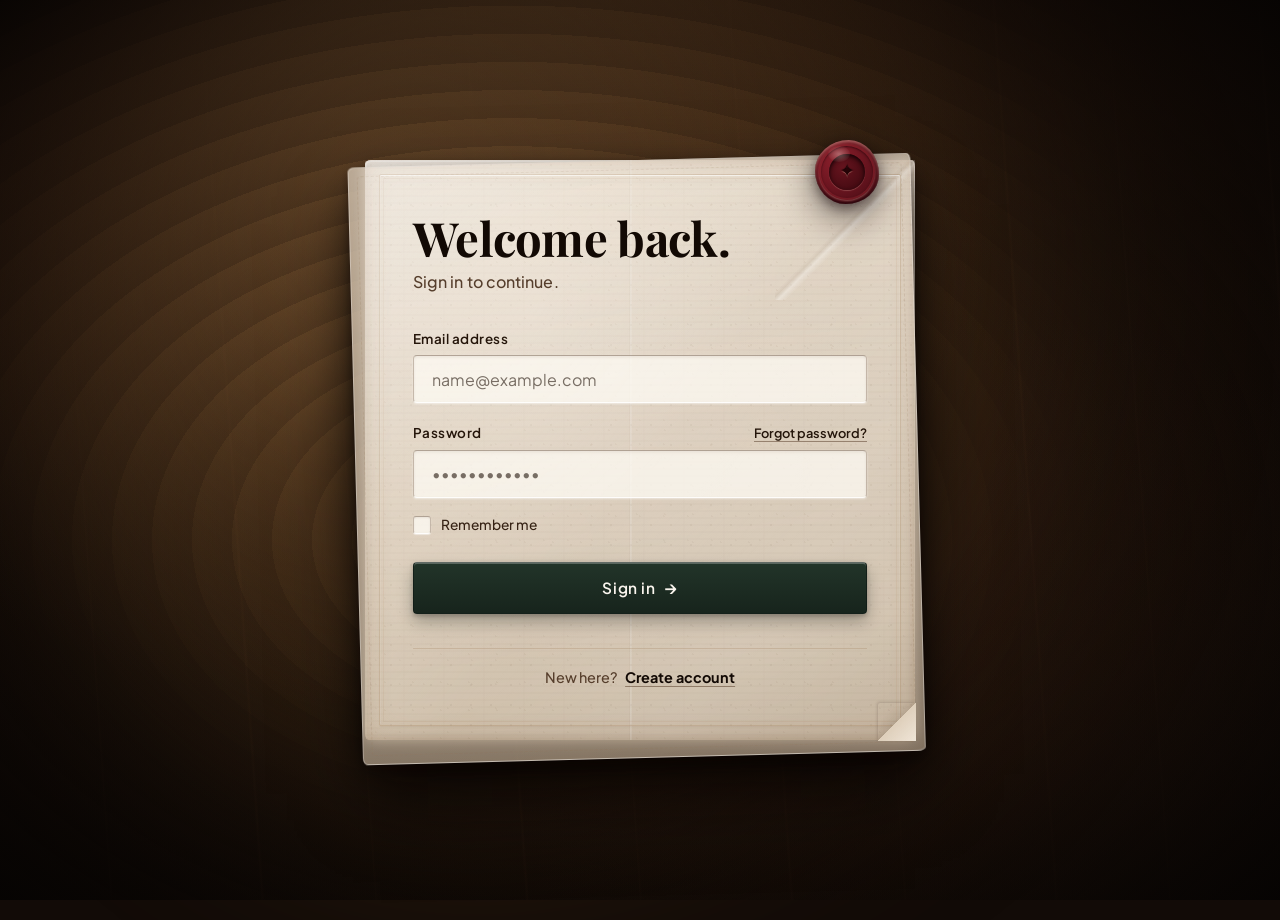
==== dashboard.html @ 206cb293 "feat: add protected dashboard with session management and logout" ====
<!DOCTYPE html>
<html lang="en">
<head>
  <meta charset="UTF-8">
  <meta name="viewport" content="width=device-width, initial-scale=1.0">
  <meta name="description" content="Dashboard — manage users and view account summary.">
  <title>Dashboard</title>
  <link rel="preconnect" href="https://fonts.googleapis.com">
  <link rel="preconnect" href="https://fonts.gstatic.com" crossorigin>
  <link href="https://fonts.googleapis.com/css2?family=Cormorant+Garamond:ital,wght@0,500;0,600;0,700;1,500;1,600&family=Playfair+Display:ital,wght@0,600;0,700;1,600&family=Plus+Jakarta+Sans:wght@400;500;600;700&display=swap" rel="stylesheet">
  <link rel="stylesheet" href="style.css">
</head>
<body>

  <!-- Session gate: redirect before any content if not authenticated -->
  <script>
    if (sessionStorage.getItem('isLoggedIn') !== 'true') {
      window.location.replace('index.html');
    }
  </script>

  <!-- Atmospheric Writing Desk Viewport (shared environment) -->
  <div class="desk-viewport desk-viewport--dashboard">

    <!-- Directional Evening Lamp Illumination -->
    <div class="desk-lamp-glow" aria-hidden="true"></div>
    <div class="desk-wood-grain" aria-hidden="true"></div>
    <div class="desk-vignette" aria-hidden="true"></div>

    <!-- Dashboard Content Area -->
    <div id="dashboard-content" class="dashboard-wrapper" style="visibility: hidden; opacity: 0; transition: opacity 0.4s ease;">

      <!-- ═══════════════════════════════════════════════════════════════
           HEADER
           ═══════════════════════════════════════════════════════════════ -->
      <header class="dashboard-header">
        <div class="dashboard-header__inner">
          <div class="dashboard-header__left">
            <div class="dashboard-header__brand">
              <span class="dashboard-header__monogram" aria-hidden="true">✦</span>
              <h1 class="dashboard-header__title">Dashboard</h1>
            </div>
            <p id="dashboard-welcome" class="dashboard-header__welcome">Welcome, Admin.</p>
          </div>
          <div class="dashboard-header__right">
            <time id="dashboard-date" class="dashboard-header__date" aria-label="Current date and time"></time>
            <button type="button" class="dashboard-logout-btn" data-action="logout" id="logout-button" aria-label="Sign out of your account">
              <span class="logout-btn__text">Sign out</span>
              <span class="logout-btn__icon" aria-hidden="true">←</span>
            </button>
          </div>
        </div>
      </header>

      <!-- ═══════════════════════════════════════════════════════════════
           MAIN DASHBOARD CONTENT
           ═══════════════════════════════════════════════════════════════ -->
      <main class="dashboard-main">

        <!-- ─── Summary Cards ─── -->
        <section class="dashboard-cards" aria-label="Account Summary">
          <article class="summary-card" id="card-total-users">
            <div class="summary-card__icon" aria-hidden="true">
              <svg viewBox="0 0 24 24" fill="none" stroke="currentColor" stroke-width="1.6" stroke-linecap="round" stroke-linejoin="round">
                <path d="M17 21v-2a4 4 0 0 0-4-4H5a4 4 0 0 0-4 4v2"/>
                <circle cx="9" cy="7" r="4"/>
                <path d="M23 21v-2a4 4 0 0 0-3-3.87"/>
                <path d="M16 3.13a4 4 0 0 1 0 7.75"/>
              </svg>
            </div>
            <div class="summary-card__content">
              <p class="summary-card__label">Total Users</p>
              <p class="summary-card__value">120</p>
            </div>
          </article>

          <article class="summary-card" id="card-active-users">
            <div class="summary-card__icon summary-card__icon--active" aria-hidden="true">
              <svg viewBox="0 0 24 24" fill="none" stroke="currentColor" stroke-width="1.6" stroke-linecap="round" stroke-linejoin="round">
                <path d="M22 11.08V12a10 10 0 1 1-5.93-9.14"/>
                <polyline points="22 4 12 14.01 9 11.01"/>
              </svg>
            </div>
            <div class="summary-card__content">
              <p class="summary-card__label">Active Users</p>
              <p class="summary-card__value">95</p>
            </div>
          </article>

          <article class="summary-card" id="card-pending-requests">
            <div class="summary-card__icon summary-card__icon--pending" aria-hidden="true">
              <svg viewBox="0 0 24 24" fill="none" stroke="currentColor" stroke-width="1.6" stroke-linecap="round" stroke-linejoin="round">
                <circle cx="12" cy="12" r="10"/>
                <polyline points="12 6 12 12 16 14"/>
              </svg>
            </div>
            <div class="summary-card__content">
              <p class="summary-card__label">Pending Requests</p>
              <p class="summary-card__value">25</p>
            </div>
          </article>
        </section>

        <!-- ─── Recent Users Table ─── -->
        <section class="dashboard-table-section" aria-label="Recent Users">
          <div class="table-section__header">
            <h2 class="table-section__title">Recent Users</h2>
            <div class="table-section__controls">
              <!-- Search -->
              <div class="table-search-wrapper">
                <label for="user-search" class="sr-only">Search users</label>
                <input
                  type="search"
                  id="user-search"
                  class="table-search-input"
                  placeholder="Search users…"
                  autocomplete="off"
                  spellcheck="false"
                >
              </div>
              <!-- Filters -->
              <div class="table-filters" role="group" aria-label="Filter users by status">
                <button type="button" class="filter-btn filter-active" data-filter="all">All</button>
                <button type="button" class="filter-btn" data-filter="active">Active</button>
                <button type="button" class="filter-btn" data-filter="pending">Pending</button>
              </div>
            </div>
          </div>

          <div class="table-responsive-wrapper">
            <table class="users-table" aria-describedby="table-caption">
              <caption id="table-caption" class="sr-only">List of recent users with their name, email, and current status.</caption>
              <thead>
                <tr>
                  <th scope="col">Name</th>
                  <th scope="col">Email</th>
                  <th scope="col">Status</th>
                </tr>
              </thead>
              <tbody id="users-table-body">
                <tr>
                  <td data-label="Name">Rahul</td>
                  <td data-label="Email"><a href="mailto:rahul@gmail.com" class="table-email-link">rahul@gmail.com</a></td>
                  <td data-label="Status"><span class="status-badge status-badge--active">Active</span></td>
                </tr>
                <tr>
                  <td data-label="Name">Priya</td>
                  <td data-label="Email"><a href="mailto:priya@gmail.com" class="table-email-link">priya@gmail.com</a></td>
                  <td data-label="Status"><span class="status-badge status-badge--active">Active</span></td>
                </tr>
                <tr>
                  <td data-label="Name">Arjun</td>
                  <td data-label="Email"><a href="mailto:arjun@gmail.com" class="table-email-link">arjun@gmail.com</a></td>
                  <td data-label="Status"><span class="status-badge status-badge--pending">Pending</span></td>
                </tr>
              </tbody>
            </table>
          </div>
        </section>

      </main>

    </div>
  </div>

  <script src="js/dashboard.js"></script>
</body>
</html>
---- style.css ----
/* ==========================================================================
   THE CORRESPONDENCE AUTHENTICATION SYSTEM
   Physical Victorian Stationery on a Dark Walnut Writing Desk
   Crystal-Clear Typography Architecture + Isolated Glassmorphic Background Layers
   Strictly Pure CSS3 — Zero JavaScript / Frameworks
   ========================================================================== */

/* --------------------------------------------------------------------------
   1. DESIGN TOKENS & TYPOGRAPHY
   -------------------------------------------------------------------------- */
:root {
  /* Rich Victorian Study & Dark Walnut Writing Surface */
  --desk-base: #120b07;
  --desk-walnut-deep: #1b1009;
  --desk-walnut-mid: #28170e;
  --desk-mahogany-warm: #361c10;
  --desk-shadow-deep: rgba(5, 3, 2, 0.94);

  /* Warm Ambient Table Lamp / Candlelight (Upper-Left Falloff) */
  --lamp-glow-amber: rgba(255, 214, 132, 0.28);
  --lamp-glow-honey: rgba(230, 160, 75, 0.16);
  --lamp-pool-warm: rgba(110, 65, 35, 0.65);

  /* Backing Paper Layer (Physical Underlay & Depth) */
  --backing-paper-top: rgba(224, 210, 192, 0.72);
  --backing-paper-edge: rgba(198, 182, 160, 0.64);
  --backing-paper-bottom: rgba(176, 158, 136, 0.68);
  --backing-shadow-desk: rgba(8, 4, 2, 0.72);

  /* Main Preserved Stationery: Warm Ivory Parchment with Translucent Glassmorphism */
  --parchment-top: rgba(252, 247, 238, 0.86);
  --parchment-mid: rgba(244, 234, 220, 0.80);
  --parchment-bottom: rgba(234, 219, 201, 0.84);
  --parchment-border-top: rgba(255, 255, 255, 0.65);
  --parchment-border-side: rgba(255, 255, 255, 0.38);
  --parchment-border-bottom: rgba(140, 105, 75, 0.32);

  /* Tactile Physical Paper Highlights & Aging */
  --paper-crease-dark: rgba(75, 50, 30, 0.08);
  --paper-crease-light: rgba(255, 255, 255, 0.42);
  --paper-edge-discolor: rgba(145, 105, 68, 0.18);
  --paper-dogear-shadow: rgba(30, 16, 8, 0.3);

  /* Deep High-Contrast Iron-Gall Ink (Crisp, Dark, Solid Typography) */
  --ink-heading: #120904;
  --ink-secondary: #24150a;
  --ink-body: #362214;
  --ink-muted: #563e2c;
  --ink-subtle: #7a604c;
  --ink-placeholder: rgba(35, 22, 12, 0.60);
  --ink-input-border: rgba(90, 60, 36, 0.32);
  --ink-border-focus: #442a17;
  --ink-focus-ring: rgba(196, 150, 65, 0.28);

  /* Primary Action Button: Deep Forest Ink */
  --btn-forest-top: #223429;
  --btn-forest-base: #17241c;
  --btn-forest-hover: #2a3f32;
  --btn-forest-active: #101913;
  --btn-text-cream: #faf5ee;

  /* Pressed Burgundy Wax Seal */
  --seal-top: #8c202c;
  --seal-mid: #6f1621;
  --seal-base: #520f18;
  --seal-rim: #38070d;
  --seal-emboss-shadow: rgba(14, 2, 4, 0.95);
  --seal-highlight: rgba(255, 215, 195, 0.38);

  /* Typographic Hierarchy */
  --font-role-display: 'Playfair Display', 'Cormorant Garamond', 'Georgia', serif;
  --font-role-ui: 'Plus Jakarta Sans', -apple-system, BlinkMacSystemFont, 'Segoe UI', Roboto, sans-serif;

  /* Motion & Transitions */
  --ease-natural: cubic-bezier(0.16, 1, 0.3, 1);
  --transition-fast: 0.2s var(--ease-natural);
  --transition-base: 0.35s var(--ease-natural);
  --transition-slow: 0.75s var(--ease-natural);
}

/* --------------------------------------------------------------------------
   2. GLOBAL RESET & FOUNDATIONAL BASE
   -------------------------------------------------------------------------- */
*,
*::before,
*::after {
  box-sizing: border-box;
  margin: 0;
  padding: 0;
}

html {
  font-size: 16px;
  line-height: 1.5;
  -webkit-text-size-adjust: 100%;
  -webkit-font-smoothing: antialiased;
  -moz-osx-font-smoothing: grayscale;
  text-rendering: optimizeLegibility;
  background-color: var(--desk-base);
  color: var(--ink-body);
  font-family: var(--font-role-ui);
  min-height: 100%;
}

body {
  min-height: 100vh;
  min-height: 100dvh;
  position: relative;
  background-color: var(--desk-base);
  overflow-x: hidden;
  display: flex;
  flex-direction: column;
}

:focus-visible {
  outline: 2px solid var(--ink-border-focus);
  outline-offset: 3px;
}

/* --------------------------------------------------------------------------
   3. THE WRITING DESK ENVIRONMENT & AMBIENT LAMP LIGHTING
   -------------------------------------------------------------------------- */
.desk-viewport {
  position: relative;
  width: 100%;
  min-height: 100vh;
  min-height: 100dvh;
  display: flex;
  align-items: center;
  justify-content: center;
  padding: clamp(1.5rem, 4vw, 3rem) clamp(1rem, 3vw, 2rem);
  isolation: isolate;
  background-color: var(--desk-base);
  /* Rich dark walnut writing desk with visible directional grain lines & mahogany tone */
  background-image:
    radial-gradient(ellipse 950px 800px at 28% 18%, var(--lamp-pool-warm) 0%, transparent 68%),
    radial-gradient(ellipse 750px 650px at 78% 82%, rgba(48, 28, 16, 0.6) 0%, transparent 65%),
    repeating-linear-gradient(
      86deg,
      transparent 0px,
      transparent 110px,
      rgba(42, 25, 15, 0.28) 111px,
      transparent 113px,
      transparent 260px,
      rgba(58, 34, 20, 0.22) 262px,
      transparent 264px
    ),
    linear-gradient(166deg, var(--desk-mahogany-warm) 0%, var(--desk-walnut-deep) 42%, var(--desk-base) 100%);
}

/* Single warm table lamp / candlelight source from upper-left */
.desk-lamp-glow {
  position: absolute;
  top: -20%;
  left: 2%;
  width: min(1100px, 110vw);
  height: min(1100px, 110vw);
  border-radius: 50%;
  background: radial-gradient(
    ellipse at 35% 35%,
    var(--lamp-glow-amber) 0%,
    var(--lamp-glow-honey) 48%,
    rgba(65, 36, 18, 0.06) 72%,
    transparent 100%
  );
  filter: blur(85px);
  pointer-events: none;
  z-index: -2;
  animation: lampGlowSway 22s ease-in-out infinite alternate;
}

@keyframes lampGlowSway {
  0% {
    transform: scale(0.98) translate(0, 0);
    opacity: 0.88;
  }
  50% {
    transform: scale(1.03) translate(14px, -10px);
    opacity: 1;
  }
  100% {
    transform: scale(0.99) translate(-8px, 10px);
    opacity: 0.9;
  }
}

/* Fine organic wood pore texture across the desk */
.desk-wood-grain {
  position: absolute;
  inset: 0;
  pointer-events: none;
  background-image:
    repeating-radial-gradient(ellipse at 40% 60%, rgba(35, 20, 12, 0.35) 0%, transparent 40px),
    radial-gradient(ellipse at 50% 50%, rgba(45, 28, 16, 0.4) 0%, transparent 85%);
  z-index: -1;
  opacity: 0.65;
}

/* Atmospheric study perimeter vignette */
.desk-vignette {
  position: absolute;
  inset: 0;
  pointer-events: none;
  background: radial-gradient(ellipse at 50% 50%, transparent 38%, var(--desk-shadow-deep) 100%);
  z-index: -1;
}

/* --------------------------------------------------------------------------
   4. THE CORRESPONDENCE COMPOSITION (BALANCED DESK PLACEMENT)
   -------------------------------------------------------------------------- */
.correspondence-scene {
  position: relative;
  width: 100%;
  max-width: 550px;
  margin: 0 auto;
  z-index: 2;
  /* Entrance animation settles cleanly to transform: none for 100% crisp text */
  animation: sheetSettle 0.9s var(--ease-natural) forwards;
}

@keyframes sheetSettle {
  from {
    opacity: 0;
    transform: translateY(16px);
  }
  to {
    opacity: 1;
    transform: none;
  }
}

/* --------------------------------------------------------------------------
   5. BACKING PAPER LAYER (TRANSLUCENT PHYSICAL UNDERLAY)
   -------------------------------------------------------------------------- */
.paper-backing-layer {
  position: absolute;
  inset: -6px -8px -12px -5px;
  /* Shifted & counter-rotated to provide organic physical depth beneath the letter */
  transform: rotate(-1.5deg) translate(-5px, 6px);
  background: linear-gradient(
    170deg,
    var(--backing-paper-top) 0%,
    var(--backing-paper-edge) 80%,
    var(--backing-paper-bottom) 100%
  );
  backdrop-filter: blur(8px);
  -webkit-backdrop-filter: blur(8px);
  /* Organic asymmetric border radii */
  border-radius: 7px 4px 8px 5px / 5px 8px 4px 7px;
  border: 1px solid rgba(255, 255, 255, 0.32);
  /* Realistic multi-stage cast shadow onto the wooden desk */
  box-shadow:
    0 4px 10px -2px rgba(12, 6, 3, 0.55),
    0 18px 36px -8px var(--backing-shadow-desk),
    0 40px 75px -14px rgba(6, 3, 2, 0.85);
  z-index: 1;
  pointer-events: none;
  overflow: hidden;
}

.backing-border {
  position: absolute;
  inset: 8px;
  border: 1px dashed rgba(145, 115, 85, 0.32);
  border-radius: 4px;
  opacity: 0.6;
}

/* --------------------------------------------------------------------------
   6. MAIN PARCHMENT SHEET (ISOLATED VISUAL SURFACE FOR CRISP TYPOGRAPHY)
   -------------------------------------------------------------------------- */
/* Container has NO transform or filter so that text child elements stay completely crisp */
.parchment-sheet {
  position: relative;
  width: 100%;
  transform: none;
  overflow: visible;
  transition: box-shadow var(--transition-base);
}

/* Translucent Frosted Glass & Parchment Base Surface (ISOLATED IN PSEUDO-ELEMENT) */
.parchment-sheet::before {
  content: "";
  position: absolute;
  inset: 0;
  border-radius: 6px 3px 7px 4px / 4px 7px 3px 6px;
  background: linear-gradient(
    174deg,
    var(--parchment-top) 0%,
    var(--parchment-mid) 45%,
    var(--parchment-bottom) 100%
  );
  backdrop-filter: blur(12px) saturate(110%);
  -webkit-backdrop-filter: blur(12px) saturate(110%);
  /* Delicate glass-edge catch with brighter top/left highlight and soft bottom/right falloff */
  border-top: 1px solid var(--parchment-border-top);
  border-left: 1px solid var(--parchment-border-side);
  border-right: 1px solid var(--parchment-border-side);
  border-bottom: 1px solid var(--parchment-border-bottom);
  box-shadow:
    0 2px 6px rgba(25, 15, 8, 0.18),
    0 10px 22px rgba(18, 10, 5, 0.22),
    inset 0 1px 1px rgba(255, 255, 255, 0.8),
    inset 1px 0 1px rgba(255, 255, 255, 0.45),
    inset 0 -1px 2px rgba(125, 90, 55, 0.22),
    inset -1px 0 2px rgba(125, 90, 55, 0.14);
  pointer-events: none;
  z-index: 0;
}

/* Visible Paper Texture: Authentic Laid Paper Ribbing & Fibrous Grain (STRICTLY UNDER CONTENT) */
.paper-surface-tooth {
  position: absolute;
  inset: 0;
  border-radius: 6px 3px 7px 4px / 4px 7px 3px 6px;
  pointer-events: none;
  background-image:
    repeating-linear-gradient(
      0deg,
      transparent 0px,
      transparent 5px,
      rgba(110, 75, 40, 0.04) 6px,
      transparent 7px
    ),
    repeating-linear-gradient(
      90deg,
      transparent 0px,
      transparent 38px,
      rgba(110, 75, 40, 0.025) 39px,
      transparent 40px
    ),
    radial-gradient(circle at 30% 25%, rgba(95, 65, 35, 0.06) 1px, transparent 1px),
    radial-gradient(circle at 70% 65%, rgba(95, 65, 35, 0.05) 1px, transparent 1px),
    radial-gradient(circle at 45% 85%, rgba(95, 65, 35, 0.045) 1px, transparent 1px);
  background-size: 100% 7px, 40px 100%, 20px 20px, 28px 28px, 24px 24px;
  opacity: 0.92;
  mix-blend-mode: multiply;
  z-index: 1;
}

/* Visible Delicate Vertical Crease */
.paper-crease-vertical {
  position: absolute;
  top: 0;
  bottom: 0;
  left: 48%;
  width: 3px;
  pointer-events: none;
  background: linear-gradient(
    90deg,
    transparent 0%,
    var(--paper-crease-dark) 42%,
    var(--paper-crease-light) 55%,
    transparent 100%
  );
  opacity: 0.85;
  z-index: 2;
}

/* Visible Delicate Diagonal Handling Crease */
.paper-crease-diagonal {
  position: absolute;
  top: 0;
  right: 0;
  width: 140px;
  height: 140px;
  pointer-events: none;
  background: linear-gradient(
    135deg,
    transparent 47%,
    var(--paper-crease-dark) 49%,
    var(--paper-crease-light) 51%,
    transparent 54%
  );
  opacity: 0.75;
  z-index: 2;
}

/* Perimeter Deckled Discoloration */
.paper-edge-shading {
  position: absolute;
  inset: 0;
  border-radius: 6px 3px 7px 4px / 4px 7px 3px 6px;
  pointer-events: none;
  box-shadow:
    inset 0 0 32px var(--paper-edge-discolor),
    inset 0 0 10px rgba(115, 80, 50, 0.1);
  z-index: 2;
}

/* Distinctive Detail: Tangible Folded Paper Dog-Ear Corner (Bottom-Right) */
.paper-corner-curl {
  position: absolute;
  bottom: -1px;
  right: -1px;
  width: 38px;
  height: 38px;
  pointer-events: none;
  z-index: 4;
}

.paper-corner-curl::before {
  content: "";
  position: absolute;
  inset: 0;
  background: radial-gradient(
    circle at 100% 100%,
    var(--paper-dogear-shadow) 0%,
    rgba(30, 16, 8, 0.08) 50%,
    transparent 75%
  );
}

.paper-corner-curl::after {
  content: "";
  position: absolute;
  bottom: 0;
  right: 0;
  width: 100%;
  height: 100%;
  background: linear-gradient(
    135deg,
    transparent 49%,
    rgba(225, 210, 190, 0.94) 50%,
    rgba(242, 232, 218, 0.98) 100%
  );
  box-shadow: -1px -1px 3px rgba(35, 20, 10, 0.16);
  border-top-left-radius: 2px;
}

/* Subtle Specular Frosted Glass Reflection (No transform animation to avoid text repaints) */
.paper-lamp-sheen {
  position: absolute;
  inset: 0;
  border-radius: 6px 3px 7px 4px / 4px 7px 3px 6px;
  pointer-events: none;
  background:
    linear-gradient(
      126deg,
      rgba(255, 255, 255, 0.32) 0%,
      rgba(255, 248, 235, 0.15) 26%,
      transparent 52%,
      rgba(255, 255, 255, 0.08) 74%,
      transparent 100%
    ),
    radial-gradient(
      ellipse at 30% 25%,
      rgba(255, 255, 255, 0.22) 0%,
      transparent 60%
    );
  z-index: 3;
  animation: glassSheenDrift 16s ease-in-out infinite alternate;
}

@keyframes glassSheenDrift {
  0% {
    opacity: 0.72;
  }
  50% {
    opacity: 0.95;
  }
  100% {
    opacity: 0.76;
  }
}

/* Refined Blind-Debossed Letterpress Ornamental Frame */
.letterpress-ornamental-frame {
  position: absolute;
  inset: 14px;
  border: 1px solid rgba(160, 125, 88, 0.28);
  border-radius: 2px;
  pointer-events: none;
  box-shadow:
    inset 0 1px 1px rgba(255, 255, 255, 0.7),
    0 1px 1px rgba(90, 60, 35, 0.08);
  z-index: 2;
}

.letterpress-ornamental-frame::before {
  content: "";
  position: absolute;
  inset: 3px;
  border: 1px solid rgba(160, 125, 88, 0.12);
}

/* --------------------------------------------------------------------------
   7. TACTILE PRESSED BURGUNDY WAX SEAL (NATURALLY OVERLAPPING PAPER)
   -------------------------------------------------------------------------- */
.wax-seal {
  position: absolute;
  top: -20px;
  right: 36px;
  width: 64px;
  height: 64px;
  z-index: 20;
  pointer-events: auto;
  cursor: pointer;
  filter:
    drop-shadow(0 4px 6px rgba(20, 4, 8, 0.45))
    drop-shadow(0 10px 18px rgba(10, 2, 4, 0.55));
  transition: transform var(--transition-fast), filter var(--transition-fast);
}

.wax-seal:hover {
  transform: translateY(-2px) scale(1.02);
  filter:
    drop-shadow(0 6px 8px rgba(20, 4, 8, 0.5))
    drop-shadow(0 14px 22px rgba(10, 2, 4, 0.6));
}

.seal-wax-disc {
  position: relative;
  width: 100%;
  height: 100%;
  border-radius: 53% 47% 52% 48% / 48% 54% 46% 52%;
  background: radial-gradient(
    circle at 35% 32%,
    var(--seal-top) 0%,
    var(--seal-mid) 40%,
    var(--seal-base) 75%,
    var(--seal-rim) 100%
  );
  box-shadow:
    inset 0 2px 3px var(--seal-highlight),
    inset 0 -2px 3px rgba(20, 2, 5, 0.7);
  display: flex;
  align-items: center;
  justify-content: center;
}

.seal-wax-rim {
  position: absolute;
  inset: 4px;
  border-radius: 49% 51% 50% 50% / 50% 49% 51% 50%;
  border: 2px solid rgba(145, 38, 48, 0.45);
  box-shadow:
    0 1px 2px rgba(255, 215, 195, 0.3),
    inset 0 1px 2px rgba(25, 4, 7, 0.6);
  pointer-events: none;
}

.seal-crest-center {
  position: relative;
  width: 36px;
  height: 36px;
  border-radius: 50%;
  background: radial-gradient(circle at 40% 40%, #66141e 0%, #400910 85%, #2a0408 100%);
  box-shadow:
    inset 0 2px 4px var(--seal-emboss-shadow),
    0 1px 1px rgba(255, 210, 190, 0.25);
  display: flex;
  align-items: center;
  justify-content: center;
}

.seal-monogram {
  font-size: 1.05rem;
  color: #240306;
  text-shadow:
    0 1px 0 rgba(255, 190, 170, 0.4),
    0 -1px 1px var(--seal-emboss-shadow);
  line-height: 1;
  user-select: none;
}

.seal-shimmer {
  position: absolute;
  top: 10%;
  left: 20%;
  width: 35%;
  height: 25%;
  border-radius: 50%;
  background: radial-gradient(ellipse, rgba(255, 235, 225, 0.35) 0%, transparent 80%);
  pointer-events: none;
  animation: sealLightSweep 10s ease-in-out infinite alternate;
}

@keyframes sealLightSweep {
  0% {
    opacity: 0.65;
  }
  50% {
    opacity: 1;
  }
  100% {
    opacity: 0.72;
  }
}

/* --------------------------------------------------------------------------
   8. SHEET CONTENT CONTAINER (CRISP, UNBLURRED, FULL OPACITY)
   -------------------------------------------------------------------------- */
.sheet-content {
  position: relative;
  z-index: 10;
  transform: none;
  filter: none;
  backdrop-filter: none;
  -webkit-backdrop-filter: none;
  opacity: 1;
  padding: clamp(2.25rem, 5vw, 3.25rem) clamp(1.75rem, 5vw, 3rem);
  display: flex;
  flex-direction: column;
  gap: clamp(1.5rem, 3.5vw, 2.15rem);
}

/* --------------------------------------------------------------------------
   9. TYPOGRAPHY: EDITORIAL DISPLAY SERIF + MODERN SANS FORM UI
   -------------------------------------------------------------------------- */
.sheet-header {
  display: flex;
  flex-direction: column;
}

.titles-block {
  display: flex;
  flex-direction: column;
  gap: 0.35rem;
}

/* Commanding High-Contrast Editorial Display Serif — Crisp, Solid, No Blurry Shadows */
.headline-text {
  font-family: var(--font-role-display);
  font-size: clamp(2.3rem, 5.5vw, 2.95rem);
  font-weight: 700;
  color: var(--ink-heading);
  line-height: 1.12;
  letter-spacing: -0.015em;
  font-feature-settings: "kern" 1, "liga" 1;
  text-shadow: none; /* No shadow halo causing blur */
}

/* Quieter, highly readable dark warm gray supporting text */
.subheadline-text {
  font-family: var(--font-role-ui);
  font-size: clamp(0.92rem, 2vw, 1rem);
  font-weight: 500;
  color: var(--ink-muted);
  line-height: 1.5;
  letter-spacing: 0.005em;
  text-shadow: none;
}

/* --------------------------------------------------------------------------
   10. AUTHENTICATION FORM DESIGN (CRISP EMBEDDED WRITING FIELDS)
   -------------------------------------------------------------------------- */
.sheet-form {
  display: flex;
  flex-direction: column;
  gap: 1.25rem;
}

.form-row {
  display: flex;
  flex-direction: column;
  gap: 0.4rem;
}

.label-split {
  display: flex;
  align-items: baseline;
  justify-content: space-between;
  gap: 0.5rem;
}

/* Clean Modern Sans-Serif Labels — Sharp, Dark Ink, Highly Readable */
.ink-label {
  font-family: var(--font-role-ui);
  font-size: 0.84rem;
  font-weight: 600;
  letter-spacing: 0.035em;
  color: var(--ink-secondary);
  cursor: pointer;
  text-shadow: none;
}

.ink-input-wrapper {
  position: relative;
  width: 100%;
}

/* Translucent Writing Fields with Solid Internal Font Rendering (NO BLUR ON INPUT) */
.ink-input {
  width: 100%;
  height: 48px;
  padding: 0 1.1rem;
  font-family: var(--font-role-ui);
  font-size: 1rem;
  font-weight: 500;
  color: var(--ink-heading);
  background-color: rgba(255, 252, 246, 0.72);
  border: 1px solid var(--ink-input-border);
  border-top: 1px solid rgba(70, 45, 25, 0.40);
  border-bottom: 1px solid rgba(255, 255, 255, 0.85);
  border-radius: 4px;
  box-shadow:
    inset 0 1.5px 3px rgba(50, 30, 15, 0.07),
    0 1px 2px rgba(255, 255, 255, 0.5);
  outline: none;
  transition:
    border-color var(--transition-fast),
    background-color var(--transition-fast),
    box-shadow var(--transition-fast);
  -webkit-appearance: none;
  appearance: none;
}

/* High-Contrast, Readable Placeholder Text (Not Faint or Washed Out) */
.ink-input::placeholder {
  color: var(--ink-placeholder);
  font-weight: 400;
  opacity: 1;
}

.ink-input:hover {
  background-color: rgba(255, 254, 250, 0.88);
  border-color: rgba(85, 55, 32, 0.50);
  box-shadow:
    inset 0 1.5px 3px rgba(50, 30, 15, 0.05),
    0 1px 3px rgba(255, 255, 255, 0.7);
}

.ink-input:focus {
  background-color: #ffffff;
  border-color: var(--ink-border-focus);
  box-shadow:
    0 0 0 3px var(--ink-focus-ring),
    0 2px 8px rgba(185, 140, 65, 0.18),
    inset 0 1px 2px rgba(50, 30, 15, 0.04);
}

/* Subtle amber ruling line under input on focus */
.ink-ruling-glow {
  position: absolute;
  bottom: 0;
  left: 6%;
  right: 6%;
  height: 1px;
  background: linear-gradient(90deg, transparent, rgba(175, 130, 65, 0.7), transparent);
  opacity: 0;
  transform: scaleX(0.7);
  transition: opacity var(--transition-fast), transform var(--transition-fast);
  pointer-events: none;
}

.ink-input:focus + .ink-ruling-glow {
  opacity: 1;
  transform: scaleX(1);
}

/* Links inside the form — High Contrast, Deep Ink Tone */
.ink-link {
  font-family: var(--font-role-ui);
  color: var(--ink-secondary);
  text-decoration: underline;
  text-decoration-color: rgba(70, 40, 20, 0.45);
  text-underline-offset: 3px;
  font-weight: 500;
  transition: color var(--transition-fast), text-decoration-color var(--transition-fast);
}

.ink-link:hover {
  color: #0c0602;
  text-decoration-color: #0c0602;
}

.ink-link--aside {
  font-size: 0.80rem;
  font-weight: 600;
}

/* Checkbox auxiliary row with subtle translucent box */
.form-auxiliary {
  display: flex;
  align-items: center;
  margin-top: -0.2rem;
}

.parchment-checkbox {
  display: inline-flex;
  align-items: center;
  gap: 0.6rem;
  cursor: pointer;
  user-select: none;
}

.checkbox-native {
  position: absolute;
  opacity: 0;
  width: 0;
  height: 0;
}

.checkbox-box {
  width: 18px;
  height: 18px;
  border: 1px solid var(--ink-input-border);
  border-top: 1px solid rgba(70, 45, 25, 0.40);
  border-bottom: 1px solid rgba(255, 255, 255, 0.85);
  border-radius: 3px;
  background-color: rgba(255, 252, 246, 0.75);
  box-shadow:
    inset 0 1px 2px rgba(50, 30, 15, 0.08),
    0 1px 1px rgba(255, 255, 255, 0.5);
  display: flex;
  align-items: center;
  justify-content: center;
  transition:
    border-color var(--transition-fast),
    background-color var(--transition-fast),
    box-shadow var(--transition-fast);
  flex-shrink: 0;
}

.checkbox-tick {
  width: 12px;
  height: 12px;
  color: var(--btn-text-cream);
  opacity: 0;
  transform: scale(0.6);
  transition: opacity var(--transition-fast), transform var(--transition-fast);
}

.checkbox-native:checked + .checkbox-box {
  background-color: var(--btn-forest-base);
  border-color: var(--btn-forest-base);
}

.checkbox-native:checked + .checkbox-box .checkbox-tick {
  opacity: 1;
  transform: scale(1);
}

.checkbox-native:focus-visible + .checkbox-box {
  outline: 2px solid var(--ink-border-focus);
  outline-offset: 2px;
}

.checkbox-text {
  font-family: var(--font-role-ui);
  font-size: 0.86rem;
  font-weight: 500;
  color: var(--ink-body);
}

/* --------------------------------------------------------------------------
   11. PRIMARY ACTION BUTTON (DEEP FOREST INK WITH CRISP CONTRAST)
   -------------------------------------------------------------------------- */
.form-action {
  margin-top: 0.4rem;
}

.sheet-button {
  width: 100%;
  height: 52px;
  background: linear-gradient(180deg, var(--btn-forest-top) 0%, var(--btn-forest-base) 100%);
  color: var(--btn-text-cream);
  border: 1px solid rgba(15, 25, 20, 0.7);
  border-top: 1px solid rgba(255, 255, 255, 0.32);
  border-radius: 4px;
  font-family: var(--font-role-ui);
  font-size: 0.96rem;
  font-weight: 600;
  letter-spacing: 0.035em;
  display: inline-flex;
  align-items: center;
  justify-content: center;
  gap: 0.55rem;
  cursor: pointer;
  box-shadow:
    0 2px 4px rgba(20, 15, 10, 0.22),
    0 8px 16px rgba(12, 18, 14, 0.28),
    inset 0 1px 0 rgba(255, 255, 255, 0.25);
  position: relative;
  overflow: hidden;
  transition:
    background-color var(--transition-fast),
    transform var(--transition-fast),
    box-shadow var(--transition-fast);
}

.sheet-button::before {
  content: "";
  position: absolute;
  top: 0;
  left: -100%;
  width: 60%;
  height: 100%;
  background: linear-gradient(
    90deg,
    transparent 0%,
    rgba(255, 255, 255, 0.16) 50%,
    transparent 100%
  );
  transform: skewX(-22deg);
  transition: transform 0.6s ease, left 0.6s ease;
  pointer-events: none;
}

.sheet-button:hover {
  background: linear-gradient(180deg, #2b4234 0%, var(--btn-forest-hover) 100%);
  transform: translateY(-2px);
  box-shadow:
    0 4px 8px rgba(20, 15, 10, 0.25),
    0 12px 24px rgba(12, 18, 14, 0.35),
    inset 0 1px 0 rgba(255, 255, 255, 0.3);
}

.sheet-button:hover::before {
  left: 140%;
}

.sheet-button:hover .btn-arrow {
  transform: translateX(5px);
}

.sheet-button:active {
  transform: translateY(1px);
  box-shadow:
    0 1px 3px rgba(20, 15, 10, 0.2),
    inset 0 1px 2px rgba(0, 0, 0, 0.35);
}

.btn-arrow {
  font-size: 1.1rem;
  line-height: 1;
  transition: transform var(--transition-fast);
}

/* --------------------------------------------------------------------------
   12. SHEET FOOTER & CLEAN NAVIGATION SWITCH
   -------------------------------------------------------------------------- */
.sheet-footer {
  display: flex;
  align-items: center;
  justify-content: center;
  padding-top: 1.1rem;
  border-top: 1px solid rgba(155, 120, 85, 0.25);
}

.navigation-switch {
  display: flex;
  align-items: baseline;
  gap: 0.45rem;
  font-size: 0.90rem;
}

.switch-prompt {
  color: var(--ink-muted);
  font-weight: 500;
}

.ink-link--prominent {
  font-weight: 700;
  color: var(--ink-heading);
}

/* --------------------------------------------------------------------------
   13. MOBILE RESPONSIVENESS (PERFORMANCE & CRISP RENDERING TUNED)
   -------------------------------------------------------------------------- */
@media (max-width: 680px) {
  .desk-viewport {
    padding: 1.25rem 0.85rem;
    align-items: flex-start;
  }

  .correspondence-scene {
    max-width: 100%;
    margin-top: 0.35rem;
  }

  .paper-backing-layer {
    inset: -3px -4px -6px -3px;
    transform: rotate(-0.8deg) translate(-2px, 3px);
    backdrop-filter: blur(6px);
    -webkit-backdrop-filter: blur(6px);
  }

  .parchment-sheet {
    transform: none; /* Keep text strictly orthogonal on mobile */
  }

  .parchment-sheet::before {
    backdrop-filter: blur(8px);
    -webkit-backdrop-filter: blur(8px);
  }

  .wax-seal {
    top: -16px;
    right: 20px;
    width: 52px;
    height: 52px;
  }

  .seal-crest-center {
    width: 28px;
    height: 28px;
  }

  .seal-monogram {
    font-size: 0.9rem;
  }

  .sheet-content {
    padding: 2.25rem 1.35rem 1.65rem 1.35rem;
    gap: 1.4rem;
  }

  .letterpress-ornamental-frame {
    inset: 8px;
  }

  .headline-text {
    font-size: 2.1rem;
  }

  .ink-input {
    height: 48px;
    font-size: 1rem; /* Prevents unwanted iOS auto-zoom */
  }

  .sheet-button {
    height: 50px;
    font-size: 0.95rem;
  }
}

/* Extra small mobile screens (320px - 380px) */
@media (max-width: 380px) {
  .desk-viewport {
    padding: 0.85rem 0.5rem;
  }

  .sheet-content {
    padding: 1.85rem 1rem 1.35rem 1rem;
    gap: 1.2rem;
  }

  .wax-seal {
    top: -14px;
    right: 14px;
    width: 44px;
    height: 44px;
  }

  .seal-crest-center {
    width: 24px;
    height: 24px;
  }

  .seal-monogram {
    font-size: 0.8rem;
  }

  .headline-text {
    font-size: 1.8rem;
  }

  .sheet-form {
    gap: 1rem;
  }
}

/* --------------------------------------------------------------------------
   14. ACCESSIBILITY & PREFERS-REDUCED-MOTION
   -------------------------------------------------------------------------- */
@media (prefers-reduced-motion: reduce) {
  *,
  *::before,
  *::after {
    animation-duration: 0.01ms !important;
    animation-iteration-count: 1 !important;
    transition-duration: 0.01ms !important;
    scroll-behavior: auto !important;
  }

  .desk-lamp-glow {
    animation: none;
  }

  .correspondence-scene {
    animation: none;
  }

  .paper-lamp-sheen {
    animation: none;
  }

  .seal-shimmer {
    animation: none;
  }
}
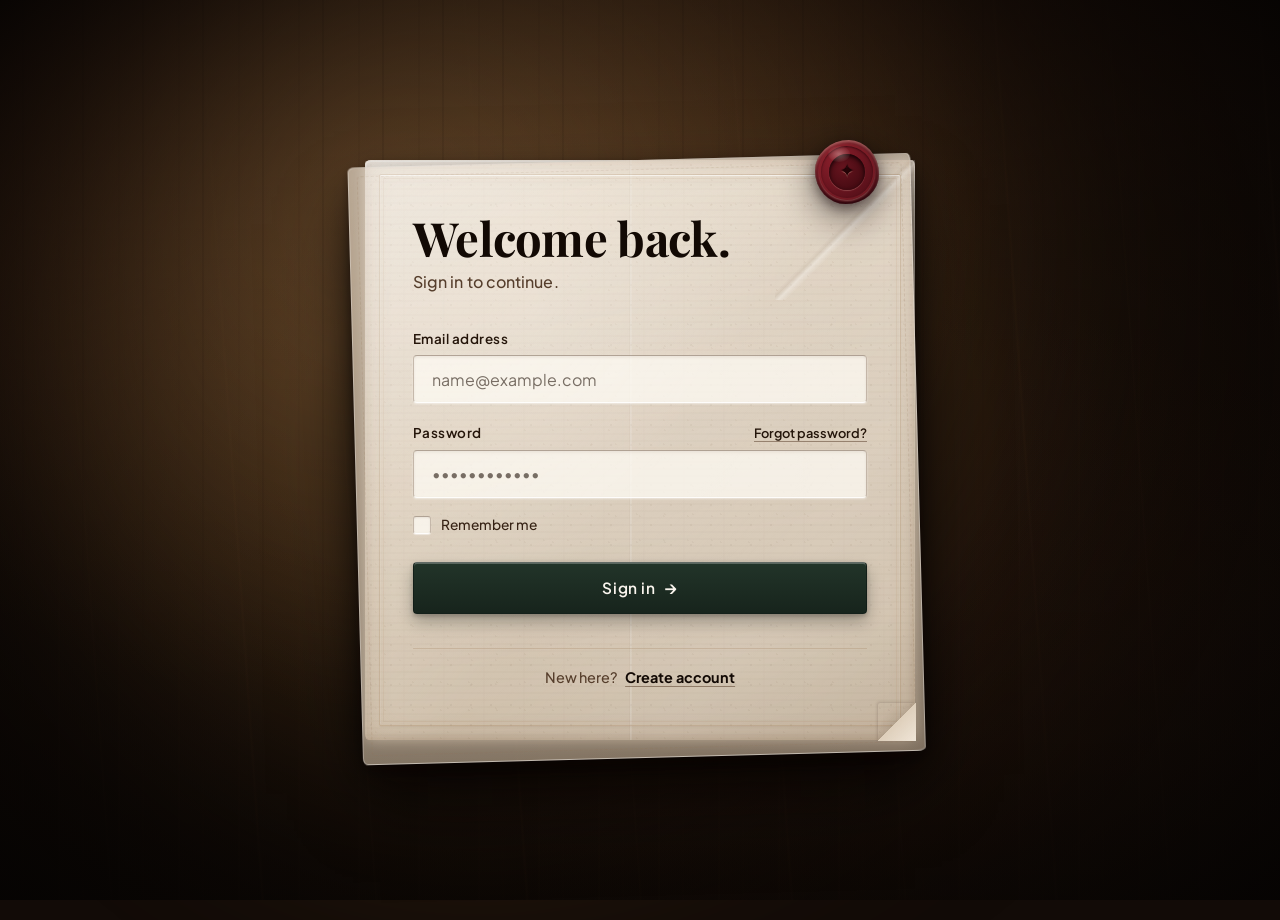
==== commit aac031ca: "feat: overhaul dashboard layout with espresso header, clean ivory metric cards, and separated ledger" ====
--- a/dashboard.html
+++ b/dashboard.html
@@ -3,7 +3,7 @@
 <head>
   <meta charset="UTF-8">
   <meta name="viewport" content="width=device-width, initial-scale=1.0">
-  <meta name="description" content="Dashboard — manage users and view account summary.">
+  <meta name="description" content="Dashboard — User management and system summary.">
   <title>Dashboard</title>
   <link rel="preconnect" href="https://fonts.googleapis.com">
   <link rel="preconnect" href="https://fonts.gstatic.com" crossorigin>
@@ -12,157 +12,237 @@
 </head>
 <body>
 
-  <!-- Session gate: redirect before any content if not authenticated -->
+  <!-- Early Session Gate: Redirect immediately if unauthenticated -->
   <script>
     if (sessionStorage.getItem('isLoggedIn') !== 'true') {
       window.location.replace('index.html');
     }
   </script>
 
-  <!-- Atmospheric Writing Desk Viewport (shared environment) -->
+  <!-- Atmospheric Desk Viewport -->
   <div class="desk-viewport desk-viewport--dashboard">
 
-    <!-- Directional Evening Lamp Illumination -->
+    <!-- Ambient Illumination and Subtle Wood Grain -->
     <div class="desk-lamp-glow" aria-hidden="true"></div>
     <div class="desk-wood-grain" aria-hidden="true"></div>
     <div class="desk-vignette" aria-hidden="true"></div>
 
-    <!-- Dashboard Content Area -->
-    <div id="dashboard-content" class="dashboard-wrapper" style="visibility: hidden; opacity: 0; transition: opacity 0.4s ease;">
+    <!-- Administrative Folio Container (~1200px max width) -->
+    <div id="dashboard-content" class="dashboard-folio" style="visibility: hidden; opacity: 0; transition: opacity 0.3s ease;">
 
       <!-- ═══════════════════════════════════════════════════════════════
-           HEADER
+           1. DASHBOARD HEADER (Dark Translucent Espresso & Brass Surface)
            ═══════════════════════════════════════════════════════════════ -->
-      <header class="dashboard-header">
+      <header class="dashboard-header" role="banner">
         <div class="dashboard-header__inner">
-          <div class="dashboard-header__left">
-            <div class="dashboard-header__brand">
-              <span class="dashboard-header__monogram" aria-hidden="true">✦</span>
-              <h1 class="dashboard-header__title">Dashboard</h1>
-            </div>
-            <p id="dashboard-welcome" class="dashboard-header__welcome">Welcome, Admin.</p>
-          </div>
-          <div class="dashboard-header__right">
-            <time id="dashboard-date" class="dashboard-header__date" aria-label="Current date and time"></time>
-            <button type="button" class="dashboard-logout-btn" data-action="logout" id="logout-button" aria-label="Sign out of your account">
+          
+          <div class="dashboard-header__identity">
+            <div class="dashboard-brand-mark">
+              <span class="folio-seal-mark" aria-hidden="true">✦</span>
+              <h1 class="dashboard-title">Dashboard</h1>
+            </div>
+            <div class="dashboard-user-greeting">
+              <p id="dashboard-welcome" class="dashboard-welcome">Welcome, Admin.</p>
+              <span class="dashboard-divider-bullet" aria-hidden="true">•</span>
+              <span id="dashboard-user-email" class="dashboard-user-email">admin@gmail.com</span>
+            </div>
+          </div>
+
+          <div class="dashboard-header__actions">
+            <button 
+              type="button" 
+              class="dashboard-logout-btn" 
+              data-action="logout" 
+              id="logout-button" 
+              aria-label="Sign out of your account"
+            >
               <span class="logout-btn__text">Sign out</span>
               <span class="logout-btn__icon" aria-hidden="true">←</span>
             </button>
           </div>
+
         </div>
       </header>
 
       <!-- ═══════════════════════════════════════════════════════════════
-           MAIN DASHBOARD CONTENT
+           2. SUMMARY METRICS (Three Clean, Separated Warm Ivory Cards)
            ═══════════════════════════════════════════════════════════════ -->
-      <main class="dashboard-main">
-
-        <!-- ─── Summary Cards ─── -->
-        <section class="dashboard-cards" aria-label="Account Summary">
-          <article class="summary-card" id="card-total-users">
-            <div class="summary-card__icon" aria-hidden="true">
-              <svg viewBox="0 0 24 24" fill="none" stroke="currentColor" stroke-width="1.6" stroke-linecap="round" stroke-linejoin="round">
-                <path d="M17 21v-2a4 4 0 0 0-4-4H5a4 4 0 0 0-4 4v2"/>
+      <section class="dashboard-metrics" aria-label="Account Summary">
+        
+        <!-- Card 1: Total Users -->
+        <article class="summary-card summary-card--total" id="card-total-users">
+          <div class="summary-card__header">
+            <span class="summary-card__label">Total Users</span>
+            <div class="summary-card__icon summary-card__icon--total" aria-hidden="true">
+              <svg viewBox="0 0 24 24" fill="none" stroke="currentColor" stroke-width="1.8" stroke-linecap="round" stroke-linejoin="round">
+                <path d="M16 21v-2a4 4 0 0 0-4-4H6a4 4 0 0 0-4 4v2"/>
                 <circle cx="9" cy="7" r="4"/>
-                <path d="M23 21v-2a4 4 0 0 0-3-3.87"/>
+                <path d="M22 21v-2a4 4 0 0 0-3-3.87"/>
                 <path d="M16 3.13a4 4 0 0 1 0 7.75"/>
               </svg>
             </div>
-            <div class="summary-card__content">
-              <p class="summary-card__label">Total Users</p>
-              <p class="summary-card__value">120</p>
-            </div>
-          </article>
-
-          <article class="summary-card" id="card-active-users">
+          </div>
+          <div class="summary-card__body">
+            <p class="summary-card__value">120</p>
+          </div>
+        </article>
+
+        <!-- Card 2: Active Users -->
+        <article class="summary-card summary-card--active" id="card-active-users">
+          <div class="summary-card__header">
+            <span class="summary-card__label">Active Users</span>
             <div class="summary-card__icon summary-card__icon--active" aria-hidden="true">
-              <svg viewBox="0 0 24 24" fill="none" stroke="currentColor" stroke-width="1.6" stroke-linecap="round" stroke-linejoin="round">
+              <svg viewBox="0 0 24 24" fill="none" stroke="currentColor" stroke-width="1.8" stroke-linecap="round" stroke-linejoin="round">
                 <path d="M22 11.08V12a10 10 0 1 1-5.93-9.14"/>
                 <polyline points="22 4 12 14.01 9 11.01"/>
               </svg>
             </div>
-            <div class="summary-card__content">
-              <p class="summary-card__label">Active Users</p>
-              <p class="summary-card__value">95</p>
-            </div>
-          </article>
-
-          <article class="summary-card" id="card-pending-requests">
+          </div>
+          <div class="summary-card__body">
+            <p class="summary-card__value">95</p>
+          </div>
+        </article>
+
+        <!-- Card 3: Pending Requests -->
+        <article class="summary-card summary-card--pending" id="card-pending-requests">
+          <div class="summary-card__header">
+            <span class="summary-card__label">Pending Requests</span>
             <div class="summary-card__icon summary-card__icon--pending" aria-hidden="true">
-              <svg viewBox="0 0 24 24" fill="none" stroke="currentColor" stroke-width="1.6" stroke-linecap="round" stroke-linejoin="round">
+              <svg viewBox="0 0 24 24" fill="none" stroke="currentColor" stroke-width="1.8" stroke-linecap="round" stroke-linejoin="round">
                 <circle cx="12" cy="12" r="10"/>
                 <polyline points="12 6 12 12 16 14"/>
               </svg>
             </div>
-            <div class="summary-card__content">
-              <p class="summary-card__label">Pending Requests</p>
-              <p class="summary-card__value">25</p>
-            </div>
-          </article>
-        </section>
-
-        <!-- ─── Recent Users Table ─── -->
-        <section class="dashboard-table-section" aria-label="Recent Users">
-          <div class="table-section__header">
-            <h2 class="table-section__title">Recent Users</h2>
-            <div class="table-section__controls">
-              <!-- Search -->
-              <div class="table-search-wrapper">
-                <label for="user-search" class="sr-only">Search users</label>
-                <input
-                  type="search"
-                  id="user-search"
-                  class="table-search-input"
-                  placeholder="Search users…"
-                  autocomplete="off"
-                  spellcheck="false"
-                >
-              </div>
-              <!-- Filters -->
-              <div class="table-filters" role="group" aria-label="Filter users by status">
-                <button type="button" class="filter-btn filter-active" data-filter="all">All</button>
-                <button type="button" class="filter-btn" data-filter="active">Active</button>
-                <button type="button" class="filter-btn" data-filter="pending">Pending</button>
-              </div>
-            </div>
-          </div>
-
-          <div class="table-responsive-wrapper">
-            <table class="users-table" aria-describedby="table-caption">
-              <caption id="table-caption" class="sr-only">List of recent users with their name, email, and current status.</caption>
-              <thead>
-                <tr>
-                  <th scope="col">Name</th>
-                  <th scope="col">Email</th>
-                  <th scope="col">Status</th>
-                </tr>
-              </thead>
-              <tbody id="users-table-body">
-                <tr>
-                  <td data-label="Name">Rahul</td>
-                  <td data-label="Email"><a href="mailto:rahul@gmail.com" class="table-email-link">rahul@gmail.com</a></td>
-                  <td data-label="Status"><span class="status-badge status-badge--active">Active</span></td>
-                </tr>
-                <tr>
-                  <td data-label="Name">Priya</td>
-                  <td data-label="Email"><a href="mailto:priya@gmail.com" class="table-email-link">priya@gmail.com</a></td>
-                  <td data-label="Status"><span class="status-badge status-badge--active">Active</span></td>
-                </tr>
-                <tr>
-                  <td data-label="Name">Arjun</td>
-                  <td data-label="Email"><a href="mailto:arjun@gmail.com" class="table-email-link">arjun@gmail.com</a></td>
-                  <td data-label="Status"><span class="status-badge status-badge--pending">Pending</span></td>
-                </tr>
-              </tbody>
-            </table>
-          </div>
-        </section>
-
-      </main>
+          </div>
+          <div class="summary-card__body">
+            <p class="summary-card__value">25</p>
+          </div>
+        </article>
+
+      </section>
+
+      <!-- ═══════════════════════════════════════════════════════════════
+           3. RECENT USERS DIRECTORY (Dedicated Separate Ledger Panel)
+           ═══════════════════════════════════════════════════════════════ -->
+      <section class="dashboard-ledger-section" aria-label="Recent Users Directory">
+        
+        <div class="ledger-header">
+          <div class="ledger-header__titles">
+            <h2 class="ledger-title">Recent Users</h2>
+          </div>
+          
+          <div class="ledger-controls">
+            <!-- Search -->
+            <div class="ledger-search-box">
+              <span class="ledger-search-icon" aria-hidden="true">
+                <svg viewBox="0 0 20 20" fill="none" stroke="currentColor" stroke-width="1.8">
+                  <circle cx="8.5" cy="8.5" r="5.5"/>
+                  <line x1="12.5" y1="12.5" x2="17" y2="17"/>
+                </svg>
+              </span>
+              <label for="user-search" class="sr-only">Search users</label>
+              <input
+                type="search"
+                id="user-search"
+                class="ledger-search-input"
+                placeholder="Search by name or email…"
+                autocomplete="off"
+                spellcheck="false"
+              >
+            </div>
+
+            <!-- Filter Buttons -->
+            <div class="ledger-filter-group" role="group" aria-label="Filter users by account status">
+              <button type="button" class="ledger-filter-pill filter-active" data-filter="all">All</button>
+              <button type="button" class="ledger-filter-pill" data-filter="active">Active</button>
+              <button type="button" class="ledger-filter-pill" data-filter="pending">Pending</button>
+            </div>
+          </div>
+        </div>
+
+        <!-- Table Container -->
+        <div class="ledger-table-container">
+          <table class="ledger-table" aria-describedby="ledger-table-caption">
+            <caption id="ledger-table-caption" class="sr-only">
+              Administrative list of recent users including name, email address, and status.
+            </caption>
+            <thead>
+              <tr>
+                <th scope="col" class="col-name">Name</th>
+                <th scope="col" class="col-email">Email</th>
+                <th scope="col" class="col-status">Status</th>
+              </tr>
+            </thead>
+            <tbody id="users-table-body">
+              <tr class="ledger-row" data-status="active">
+                <td data-label="Name" class="cell-name">
+                  <div class="user-cell-meta">
+                    <span class="user-avatar-initial" aria-hidden="true">R</span>
+                    <span class="user-display-name">Rahul</span>
+                  </div>
+                </td>
+                <td data-label="Email" class="cell-email">
+                  <a href="mailto:rahul@gmail.com" class="ledger-email-link">rahul@gmail.com</a>
+                </td>
+                <td data-label="Status" class="cell-status">
+                  <span class="status-badge status-badge--active">
+                    <span class="badge-glyph" aria-hidden="true">●</span>
+                    <span class="badge-text">Active</span>
+                  </span>
+                </td>
+              </tr>
+
+              <tr class="ledger-row" data-status="active">
+                <td data-label="Name" class="cell-name">
+                  <div class="user-cell-meta">
+                    <span class="user-avatar-initial" aria-hidden="true">P</span>
+                    <span class="user-display-name">Priya</span>
+                  </div>
+                </td>
+                <td data-label="Email" class="cell-email">
+                  <a href="mailto:priya@gmail.com" class="ledger-email-link">priya@gmail.com</a>
+                </td>
+                <td data-label="Status" class="cell-status">
+                  <span class="status-badge status-badge--active">
+                    <span class="badge-glyph" aria-hidden="true">●</span>
+                    <span class="badge-text">Active</span>
+                  </span>
+                </td>
+              </tr>
+
+              <tr class="ledger-row" data-status="pending">
+                <td data-label="Name" class="cell-name">
+                  <div class="user-cell-meta">
+                    <span class="user-avatar-initial user-avatar-initial--pending" aria-hidden="true">A</span>
+                    <span class="user-display-name">Arjun</span>
+                  </div>
+                </td>
+                <td data-label="Email" class="cell-email">
+                  <a href="mailto:arjun@gmail.com" class="ledger-email-link">arjun@gmail.com</a>
+                </td>
+                <td data-label="Status" class="cell-status">
+                  <span class="status-badge status-badge--pending">
+                    <span class="badge-glyph" aria-hidden="true">○</span>
+                    <span class="badge-text">Pending</span>
+                  </span>
+                </td>
+              </tr>
+
+              <tr id="empty-search-row" class="ledger-row--empty" style="display: none;">
+                <td colspan="3" class="cell-empty-message">
+                  No matching users found in the directory.
+                </td>
+              </tr>
+            </tbody>
+          </table>
+        </div>
+
+      </section>
 
     </div>
   </div>
 
+  <script src="js/auth.js"></script>
   <script src="js/dashboard.js"></script>
 </body>
 </html>
--- a/style.css
+++ b/style.css
@@ -184,16 +184,25 @@
   }
 }
 
-/* Fine organic wood pore texture across the desk */
+/* Subtle directional wood grain across the walnut/espresso desk */
 .desk-wood-grain {
   position: absolute;
   inset: 0;
   pointer-events: none;
   background-image:
-    repeating-radial-gradient(ellipse at 40% 60%, rgba(35, 20, 12, 0.35) 0%, transparent 40px),
-    radial-gradient(ellipse at 50% 50%, rgba(45, 28, 16, 0.4) 0%, transparent 85%);
+    repeating-linear-gradient(
+      90deg,
+      transparent 0px,
+      transparent 22px,
+      rgba(24, 14, 8, 0.4) 23px,
+      transparent 24px,
+      transparent 58px,
+      rgba(45, 26, 15, 0.25) 59px,
+      transparent 60px
+    ),
+    linear-gradient(180deg, rgba(20, 12, 7, 0.25) 0%, rgba(10, 6, 4, 0.6) 100%);
   z-index: -1;
-  opacity: 0.65;
+  opacity: 0.6;
 }
 
 /* Atmospheric study perimeter vignette */
@@ -1091,3 +1100,838 @@
     animation: none;
   }
 }
+
+/* ==========================================================================
+   15. FORM ERROR MESSAGES (VICTORIAN-CONSISTENT VALIDATION)
+   ========================================================================== */
+.form-error-message {
+  font-family: var(--font-role-ui);
+  font-size: 0.82rem;
+  font-weight: 500;
+  color: #8c202c;
+  line-height: 1.4;
+  margin-top: 0.3rem;
+  padding: 0.3rem 0.55rem;
+  background-color: rgba(140, 32, 44, 0.06);
+  border-left: 2px solid rgba(140, 32, 44, 0.5);
+  border-radius: 0 3px 3px 0;
+}
+
+.ink-input--error {
+  border-color: rgba(140, 32, 44, 0.55) !important;
+  box-shadow:
+    inset 0 1.5px 3px rgba(140, 32, 44, 0.06),
+    0 0 0 2px rgba(140, 32, 44, 0.1) !important;
+}
+
+/* Loading state for submit button */
+.sheet-button--loading {
+  opacity: 0.75;
+  cursor: wait;
+  pointer-events: none;
+}
+
+/* Screen reader only utility */
+.sr-only {
+  position: absolute;
+  width: 1px;
+  height: 1px;
+  padding: 0;
+  margin: -1px;
+  overflow: hidden;
+  clip: rect(0, 0, 0, 0);
+  white-space: nowrap;
+  border: 0;
+}
+
+/* ==========================================================================
+   16. VICTORIAN ADMINISTRATIVE LEDGER — DASHBOARD LAYOUT
+   ========================================================================== */
+.desk-viewport--dashboard {
+  align-items: flex-start;
+  padding: clamp(1.5rem, 3.5vw, 3rem) clamp(1rem, 3.5vw, 2.5rem);
+  min-height: 100vh;
+}
+
+.dashboard-folio {
+  position: relative;
+  z-index: 2;
+  width: 100%;
+  max-width: 1200px;
+  margin: 0 auto;
+  display: flex;
+  flex-direction: column;
+  gap: 28px;
+  animation: sheetSettle 0.85s var(--ease-natural) forwards;
+}
+
+/* ==========================================================================
+   17. DASHBOARD HEADER (DARK ESPRESSO & RESTRAINED BRASS SURFACE)
+   ========================================================================== */
+.dashboard-header {
+  position: relative;
+  background: linear-gradient(
+    180deg,
+    rgba(28, 18, 12, 0.94) 0%,
+    rgba(20, 13, 8, 0.96) 100%
+  );
+  backdrop-filter: blur(16px);
+  -webkit-backdrop-filter: blur(16px);
+  border: 1px solid rgba(190, 145, 90, 0.26);
+  border-top: 1px solid rgba(255, 220, 160, 0.35);
+  border-bottom: 1px solid rgba(15, 9, 5, 0.85);
+  border-radius: 8px;
+  padding: 1.15rem 1.75rem;
+  box-shadow:
+    0 4px 20px rgba(0, 0, 0, 0.45),
+    0 1px 3px rgba(0, 0, 0, 0.3),
+    inset 0 1px 0 rgba(255, 255, 255, 0.08);
+  overflow: hidden;
+}
+
+.dashboard-header__inner {
+  position: relative;
+  z-index: 1;
+  display: flex;
+  align-items: center;
+  justify-content: space-between;
+  gap: 1.5rem;
+  flex-wrap: wrap;
+}
+
+.dashboard-header__identity {
+  display: flex;
+  flex-direction: column;
+  gap: 0.3rem;
+  min-width: 0;
+}
+
+.dashboard-brand-mark {
+  display: flex;
+  align-items: center;
+  gap: 0.75rem;
+}
+
+.folio-seal-mark {
+  width: 26px;
+  height: 26px;
+  border-radius: 50%;
+  display: flex;
+  align-items: center;
+  justify-content: center;
+  font-size: 0.9rem;
+  line-height: 1;
+  color: #f7ebdb;
+  background: radial-gradient(circle at 35% 30%, #8c242c 0%, var(--seal-mid) 70%, #2e080b 100%);
+  border: 1px solid rgba(255, 225, 185, 0.3);
+  box-shadow:
+    0 1.5px 3px rgba(0, 0, 0, 0.4),
+    inset 0 1px 1px rgba(255, 255, 255, 0.35);
+  flex-shrink: 0;
+}
+
+.dashboard-title {
+  font-family: var(--font-role-display);
+  font-size: clamp(1.5rem, 3vw, 1.85rem);
+  font-weight: 700;
+  color: #fbf5e8;
+  line-height: 1.2;
+  letter-spacing: -0.015em;
+  margin: 0;
+}
+
+.dashboard-user-greeting {
+  display: flex;
+  align-items: center;
+  gap: 0.65rem;
+  flex-wrap: wrap;
+}
+
+.dashboard-welcome {
+  font-family: var(--font-role-ui);
+  font-size: 0.88rem;
+  font-weight: 600;
+  color: #e5d8c8;
+  line-height: 1.4;
+  margin: 0;
+}
+
+.dashboard-divider-bullet {
+  color: rgba(200, 165, 125, 0.4);
+  font-size: 0.75rem;
+  line-height: 1;
+}
+
+.dashboard-user-email {
+  font-family: var(--font-role-ui);
+  font-size: 0.82rem;
+  font-weight: 500;
+  color: #b8a38f;
+}
+
+.dashboard-header__actions {
+  display: flex;
+  align-items: center;
+  flex-shrink: 0;
+}
+
+/* Logout button */
+.dashboard-logout-btn {
+  display: inline-flex;
+  align-items: center;
+  gap: 0.45rem;
+  padding: 0.55rem 1.25rem;
+  min-height: 40px;
+  font-family: var(--font-role-ui);
+  font-size: 0.84rem;
+  font-weight: 600;
+  letter-spacing: 0.02em;
+  color: var(--btn-text-cream);
+  background: linear-gradient(180deg, var(--btn-forest-top) 0%, var(--btn-forest-base) 100%);
+  border: 1px solid rgba(15, 25, 20, 0.7);
+  border-top: 1px solid rgba(255, 255, 255, 0.25);
+  border-radius: 4px;
+  cursor: pointer;
+  box-shadow:
+    0 1.5px 4px rgba(0, 0, 0, 0.35),
+    0 5px 10px rgba(0, 0, 0, 0.25),
+    inset 0 1px 0 rgba(255, 255, 255, 0.2);
+  transition:
+    background var(--transition-fast),
+    transform var(--transition-fast),
+    box-shadow var(--transition-fast);
+}
+
+.dashboard-logout-btn:hover {
+  background: linear-gradient(180deg, #2b4234 0%, var(--btn-forest-hover) 100%);
+  transform: translateY(-1px);
+  box-shadow:
+    0 2.5px 6px rgba(0, 0, 0, 0.4),
+    0 7px 14px rgba(0, 0, 0, 0.3),
+    inset 0 1px 0 rgba(255, 255, 255, 0.28);
+}
+
+.dashboard-logout-btn:active {
+  transform: translateY(1px);
+  box-shadow:
+    0 1px 2px rgba(0, 0, 0, 0.3),
+    inset 0 1px 2px rgba(0, 0, 0, 0.4);
+}
+
+.logout-btn__icon {
+  font-size: 0.95rem;
+  line-height: 1;
+  transition: transform var(--transition-fast);
+}
+
+.dashboard-logout-btn:hover .logout-btn__icon {
+  transform: translateX(-3px);
+}
+
+/* ==========================================================================
+   18. SUMMARY METRICS (THREE DISTINCT WARM IVORY CARDS)
+   ========================================================================== */
+.dashboard-metrics {
+  display: grid;
+  grid-template-columns: repeat(3, 1fr);
+  gap: 20px;
+}
+
+.summary-card {
+  position: relative;
+  background: linear-gradient(
+    176deg,
+    #fdfbf7 0%,
+    #f8f3e8 55%,
+    #f2ebd9 100%
+  );
+  border: 1px solid rgba(175, 135, 90, 0.32);
+  border-top: 1px solid rgba(255, 255, 255, 0.95);
+  border-radius: 8px;
+  padding: 1.45rem 1.65rem;
+  box-shadow:
+    0 3px 12px rgba(10, 6, 3, 0.22),
+    0 1px 3px rgba(0, 0, 0, 0.12),
+    inset 0 1px 0 #ffffff;
+  display: flex;
+  flex-direction: column;
+  justify-content: space-between;
+  gap: 0.85rem;
+  transition:
+    transform var(--transition-fast),
+    box-shadow var(--transition-fast);
+  overflow: hidden;
+}
+
+.summary-card:hover {
+  transform: translateY(-2px);
+  box-shadow:
+    0 6px 16px rgba(10, 6, 3, 0.28),
+    0 2px 4px rgba(0, 0, 0, 0.15),
+    inset 0 1px 0 #ffffff;
+}
+
+/* Card Accent Hairlines */
+.summary-card--total {
+  border-top: 3px solid rgba(45, 65, 52, 0.7);
+}
+
+.summary-card--active {
+  border-top: 3px solid rgba(26, 95, 45, 0.75);
+}
+
+.summary-card--pending {
+  border-top: 3px solid rgba(165, 105, 25, 0.8);
+}
+
+.summary-card__header {
+  display: flex;
+  align-items: center;
+  justify-content: space-between;
+  gap: 0.75rem;
+}
+
+.summary-card__label {
+  font-family: var(--font-role-ui);
+  font-size: 0.76rem;
+  font-weight: 700;
+  letter-spacing: 0.06em;
+  color: #6b523f;
+  text-transform: uppercase;
+  margin: 0;
+}
+
+.summary-card__icon {
+  width: 38px;
+  height: 38px;
+  border-radius: 50%;
+  display: flex;
+  align-items: center;
+  justify-content: center;
+  flex-shrink: 0;
+  box-shadow: inset 0 1px 1px rgba(255, 255, 255, 0.6);
+}
+
+.summary-card__icon svg {
+  width: 18px;
+  height: 18px;
+}
+
+.summary-card__icon--total {
+  background: rgba(36, 54, 43, 0.09);
+  color: var(--btn-forest-base);
+  border: 1px solid rgba(36, 54, 43, 0.18);
+}
+
+.summary-card__icon--active {
+  background: rgba(26, 95, 45, 0.09);
+  color: #165e2b;
+  border: 1px solid rgba(26, 95, 45, 0.2);
+}
+
+.summary-card__icon--pending {
+  background: rgba(165, 105, 25, 0.09);
+  color: #8c5a12;
+  border: 1px solid rgba(165, 105, 25, 0.22);
+}
+
+.summary-card__body {
+  margin-top: 0.25rem;
+}
+
+.summary-card__value {
+  font-family: var(--font-role-display);
+  font-size: clamp(2.1rem, 3.8vw, 2.5rem);
+  font-weight: 700;
+  color: #150c06;
+  line-height: 1.05;
+  letter-spacing: -0.02em;
+  margin: 0;
+}
+
+/* ==========================================================================
+   19. RECENT USERS DIRECTORY (SEPARATE PARCHMENT LEDGER PANEL)
+   ========================================================================== */
+.dashboard-ledger-section {
+  position: relative;
+  background: linear-gradient(
+    176deg,
+    #faf5eb 0%,
+    #f4ecdb 50%,
+    #ede3ce 100%
+  );
+  border: 1px solid rgba(170, 130, 85, 0.35);
+  border-top: 1px solid rgba(255, 255, 255, 0.9);
+  border-radius: 8px;
+  box-shadow:
+    0 4px 18px rgba(10, 6, 3, 0.28),
+    0 1px 3px rgba(0, 0, 0, 0.15),
+    inset 0 1px 0 #ffffff;
+  overflow: hidden;
+}
+
+.ledger-header {
+  position: relative;
+  z-index: 1;
+  display: flex;
+  align-items: center;
+  justify-content: space-between;
+  gap: 1.5rem;
+  flex-wrap: wrap;
+  padding: 1.25rem 1.85rem;
+  border-bottom: 1px solid rgba(150, 110, 70, 0.22);
+}
+
+.ledger-header__titles {
+  display: flex;
+  flex-direction: column;
+}
+
+.ledger-title {
+  font-family: var(--font-role-display);
+  font-size: clamp(1.25rem, 2.5vw, 1.45rem);
+  font-weight: 700;
+  color: #150c06;
+  line-height: 1.25;
+  margin: 0;
+}
+
+.ledger-controls {
+  display: flex;
+  align-items: center;
+  gap: 0.85rem;
+  flex-wrap: wrap;
+}
+
+/* Search input container */
+.ledger-search-box {
+  position: relative;
+  display: flex;
+  align-items: center;
+}
+
+.ledger-search-icon {
+  position: absolute;
+  left: 0.85rem;
+  width: 16px;
+  height: 16px;
+  color: #7a624f;
+  pointer-events: none;
+  display: flex;
+  align-items: center;
+  justify-content: center;
+}
+
+.ledger-search-icon svg {
+  width: 14px;
+  height: 14px;
+}
+
+.ledger-search-input {
+  width: 260px;
+  height: 38px;
+  padding: 0 0.85rem 0 2.3rem;
+  font-family: var(--font-role-ui);
+  font-size: 0.84rem;
+  font-weight: 500;
+  color: #150c06;
+  background-color: rgba(255, 255, 255, 0.85);
+  border: 1px solid rgba(135, 95, 60, 0.3);
+  border-radius: 4px;
+  outline: none;
+  transition:
+    border-color var(--transition-fast),
+    background-color var(--transition-fast),
+    box-shadow var(--transition-fast);
+  -webkit-appearance: none;
+  appearance: none;
+}
+
+.ledger-search-input::placeholder {
+  color: #7a624f;
+  font-weight: 400;
+}
+
+.ledger-search-input:focus {
+  background-color: #ffffff;
+  border-color: var(--ink-border-focus);
+  box-shadow: 0 0 0 3px rgba(185, 140, 70, 0.28);
+}
+
+/* Filter pills */
+.ledger-filter-group {
+  display: flex;
+  gap: 0.35rem;
+}
+
+.ledger-filter-pill {
+  padding: 0 1rem;
+  height: 38px;
+  display: inline-flex;
+  align-items: center;
+  justify-content: center;
+  font-family: var(--font-role-ui);
+  font-size: 0.78rem;
+  font-weight: 600;
+  letter-spacing: 0.02em;
+  color: #563e2c;
+  background: rgba(255, 255, 255, 0.65);
+  border: 1px solid rgba(145, 105, 65, 0.25);
+  border-radius: 4px;
+  cursor: pointer;
+  transition:
+    background var(--transition-fast),
+    color var(--transition-fast),
+    border-color var(--transition-fast),
+    box-shadow var(--transition-fast);
+}
+
+.ledger-filter-pill:hover {
+  background: rgba(255, 255, 255, 0.95);
+  color: #150c06;
+  border-color: rgba(145, 105, 65, 0.45);
+}
+
+.ledger-filter-pill.filter-active {
+  background: linear-gradient(180deg, var(--btn-forest-top) 0%, var(--btn-forest-base) 100%);
+  color: var(--btn-text-cream);
+  border-color: rgba(15, 25, 20, 0.7);
+  box-shadow:
+    0 1px 3px rgba(15, 25, 20, 0.2),
+    inset 0 1px 0 rgba(255, 255, 255, 0.2);
+}
+
+/* Table container */
+.ledger-table-container {
+  position: relative;
+  z-index: 1;
+  width: 100%;
+  overflow-x: auto;
+  -webkit-overflow-scrolling: touch;
+}
+
+.ledger-table {
+  width: 100%;
+  border-collapse: collapse;
+  font-family: var(--font-role-ui);
+  font-size: 0.88rem;
+}
+
+.ledger-table thead {
+  border-bottom: 1px solid rgba(150, 110, 70, 0.25);
+  background-color: rgba(235, 222, 202, 0.55);
+}
+
+.ledger-table th {
+  text-align: left;
+  padding: 0.85rem 1.85rem;
+  font-size: 0.74rem;
+  font-weight: 700;
+  letter-spacing: 0.07em;
+  text-transform: uppercase;
+  color: #5f4532;
+  white-space: nowrap;
+}
+
+.ledger-table th.col-status {
+  text-align: right;
+}
+
+.ledger-table td {
+  padding: 1rem 1.85rem;
+  color: #150c06;
+  font-weight: 500;
+  border-bottom: 1px solid rgba(150, 110, 70, 0.14);
+  vertical-align: middle;
+}
+
+.ledger-table td.cell-status {
+  text-align: right;
+}
+
+.ledger-table tbody tr:last-child td {
+  border-bottom: none;
+}
+
+.ledger-row {
+  transition: background-color var(--transition-fast);
+}
+
+.ledger-row:hover {
+  background-color: rgba(255, 253, 248, 0.7);
+}
+
+/* User cell with monogram avatar */
+.user-cell-meta {
+  display: inline-flex;
+  align-items: center;
+  gap: 0.75rem;
+}
+
+.user-avatar-initial {
+  width: 32px;
+  height: 32px;
+  border-radius: 50%;
+  display: flex;
+  align-items: center;
+  justify-content: center;
+  font-family: var(--font-role-display);
+  font-size: 0.88rem;
+  font-weight: 700;
+  color: #f7ebdb;
+  background: linear-gradient(135deg, #283e31 0%, #17261d 100%);
+  border: 1px solid rgba(255, 235, 205, 0.25);
+  box-shadow:
+    0 1px 3px rgba(20, 15, 10, 0.2),
+    inset 0 1px 1px rgba(255, 255, 255, 0.25);
+  flex-shrink: 0;
+}
+
+.user-avatar-initial--pending {
+  background: linear-gradient(135deg, #7c4c10 0%, #523108 100%);
+}
+
+.user-display-name {
+  font-weight: 600;
+  color: #150c06;
+}
+
+.ledger-email-link {
+  font-family: var(--font-role-ui);
+  color: #382215;
+  text-decoration: underline;
+  text-decoration-color: rgba(70, 40, 20, 0.35);
+  text-underline-offset: 3px;
+  font-weight: 500;
+  transition:
+    color var(--transition-fast),
+    text-decoration-color var(--transition-fast);
+}
+
+.ledger-email-link:hover {
+  color: #150c06;
+  text-decoration-color: #150c06;
+}
+
+/* Distinct Status Badges */
+.status-badge {
+  display: inline-flex;
+  align-items: center;
+  gap: 0.38rem;
+  padding: 0.28rem 0.75rem;
+  font-size: 0.76rem;
+  font-weight: 700;
+  letter-spacing: 0.025em;
+  border-radius: 14px;
+  white-space: nowrap;
+}
+
+.status-badge .badge-glyph {
+  font-size: 0.68rem;
+  line-height: 1;
+}
+
+.status-badge--active {
+  color: #145928;
+  background-color: rgba(20, 89, 41, 0.1);
+  border: 1px solid rgba(20, 89, 41, 0.25);
+}
+
+.status-badge--pending {
+  color: #8c5710;
+  background-color: rgba(140, 87, 16, 0.1);
+  border: 1px solid rgba(140, 87, 16, 0.28);
+}
+
+/* Empty search row */
+.cell-empty-message {
+  text-align: center;
+  padding: 2.5rem 1.5rem !important;
+  font-family: var(--font-role-ui);
+  font-size: 0.88rem;
+  color: var(--ink-muted);
+  font-style: italic;
+}
+
+/* ==========================================================================
+   20. RESPONSIVE DESIGN (320px to 1280px+)
+   ========================================================================== */
+
+/* Tablets and intermediate screens (max-width: 900px) */
+@media (max-width: 900px) {
+  .dashboard-folio {
+    gap: 22px;
+  }
+
+  .dashboard-metrics {
+    gap: 16px;
+  }
+
+  .ledger-header {
+    flex-direction: column;
+    align-items: flex-start;
+    gap: 1rem;
+    padding: 1.15rem 1.35rem;
+  }
+
+  .ledger-controls {
+    width: 100%;
+  }
+
+  .ledger-search-box {
+    flex: 1;
+    min-width: 0;
+  }
+
+  .ledger-search-input {
+    width: 100%;
+  }
+}
+
+/* Mobile & Small Tablets (max-width: 680px) */
+@media (max-width: 680px) {
+  .desk-viewport--dashboard {
+    padding: 0.75rem 0.65rem;
+  }
+
+  .dashboard-folio {
+    gap: 16px;
+  }
+
+  .dashboard-header {
+    padding: 1rem 1.15rem;
+  }
+
+  .dashboard-header__inner {
+    flex-direction: column;
+    align-items: flex-start;
+    gap: 0.95rem;
+  }
+
+  .dashboard-header__actions {
+    width: 100%;
+    justify-content: flex-end;
+  }
+
+  .dashboard-metrics {
+    grid-template-columns: 1fr;
+    gap: 12px;
+  }
+
+  .summary-card {
+    padding: 1.15rem 1.25rem;
+  }
+
+  /* Transform table into mobile ledger cards */
+  .ledger-table thead {
+    display: none;
+  }
+
+  .ledger-table,
+  .ledger-table tbody,
+  .ledger-table tr,
+  .ledger-table td {
+    display: block;
+    width: 100%;
+  }
+
+  .ledger-table tbody tr.ledger-row {
+    padding: 0.95rem 1.15rem;
+    border-bottom: 1px solid rgba(150, 110, 70, 0.16);
+  }
+
+  .ledger-table tbody tr.ledger-row:last-child {
+    border-bottom: none;
+  }
+
+  .ledger-table td {
+    padding: 0.35rem 0;
+    border-bottom: none;
+    display: flex;
+    justify-content: space-between;
+    align-items: center;
+    gap: 0.5rem;
+    text-align: left;
+  }
+
+  .ledger-table td.cell-status {
+    text-align: right;
+  }
+
+  .ledger-table td::before {
+    content: attr(data-label);
+    font-size: 0.72rem;
+    font-weight: 700;
+    letter-spacing: 0.05em;
+    text-transform: uppercase;
+    color: #5f4532;
+    flex-shrink: 0;
+  }
+
+  .ledger-controls {
+    flex-direction: column;
+    align-items: stretch;
+  }
+
+  .ledger-filter-group {
+    width: 100%;
+  }
+
+  .ledger-filter-pill {
+    flex: 1;
+    text-align: center;
+  }
+}
+
+/* Small mobile (max-width: 414px) */
+@media (max-width: 414px) {
+  .desk-viewport--dashboard {
+    padding: 0.5rem 0.45rem;
+  }
+
+  .dashboard-title {
+    font-size: 1.35rem;
+  }
+
+  .folio-seal-mark {
+    width: 24px;
+    height: 24px;
+    font-size: 0.82rem;
+  }
+
+  .summary-card__value {
+    font-size: 1.85rem;
+  }
+
+  .summary-card__label {
+    font-size: 0.72rem;
+  }
+
+  .dashboard-logout-btn {
+    padding: 0.45rem 0.95rem;
+    font-size: 0.8rem;
+    min-height: 38px;
+  }
+}
+
+/* Extra small mobile (max-width: 360px and 320px) */
+@media (max-width: 360px) {
+  .desk-viewport--dashboard {
+    padding: 0.35rem 0.3rem;
+  }
+
+  .dashboard-header {
+    padding: 0.85rem 0.9rem;
+  }
+
+  .summary-card {
+    padding: 0.95rem 1rem;
+  }
+
+  .ledger-header {
+    padding: 0.85rem 0.95rem;
+  }
+}
+
+
+
